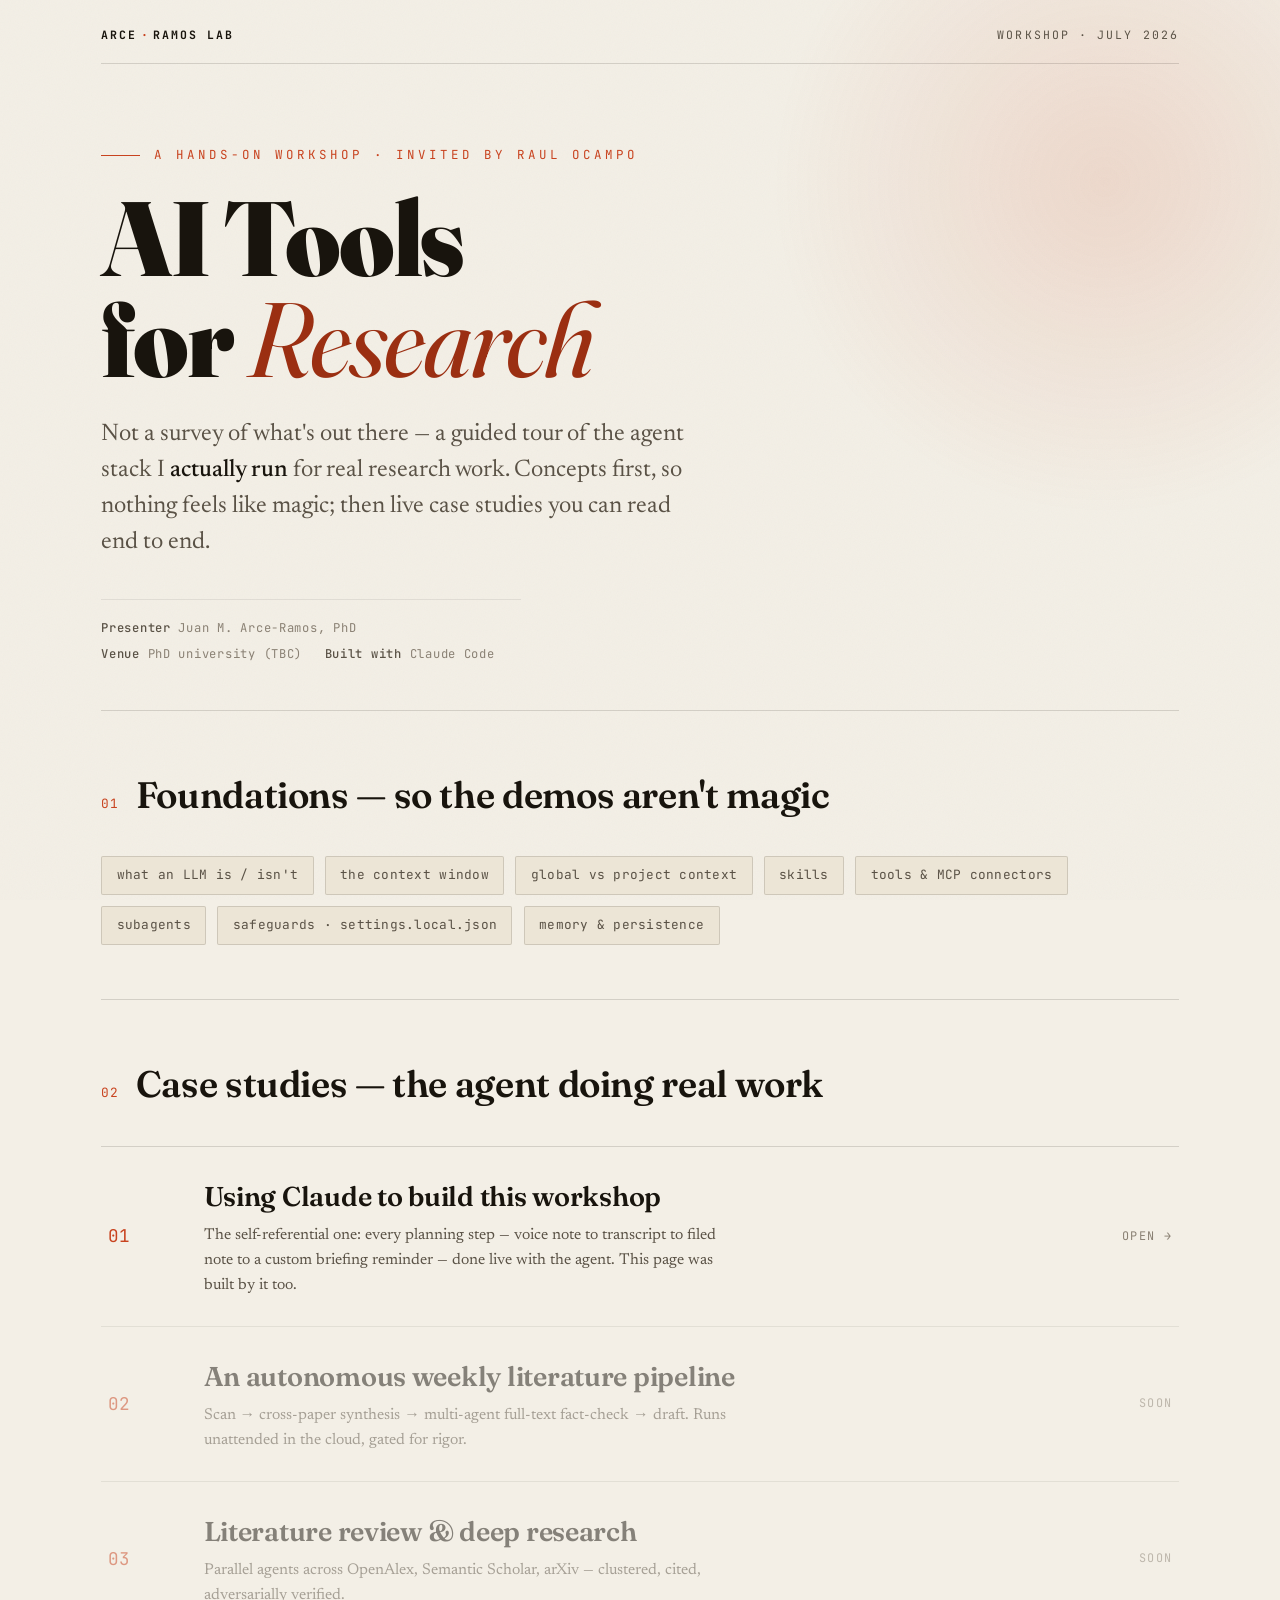
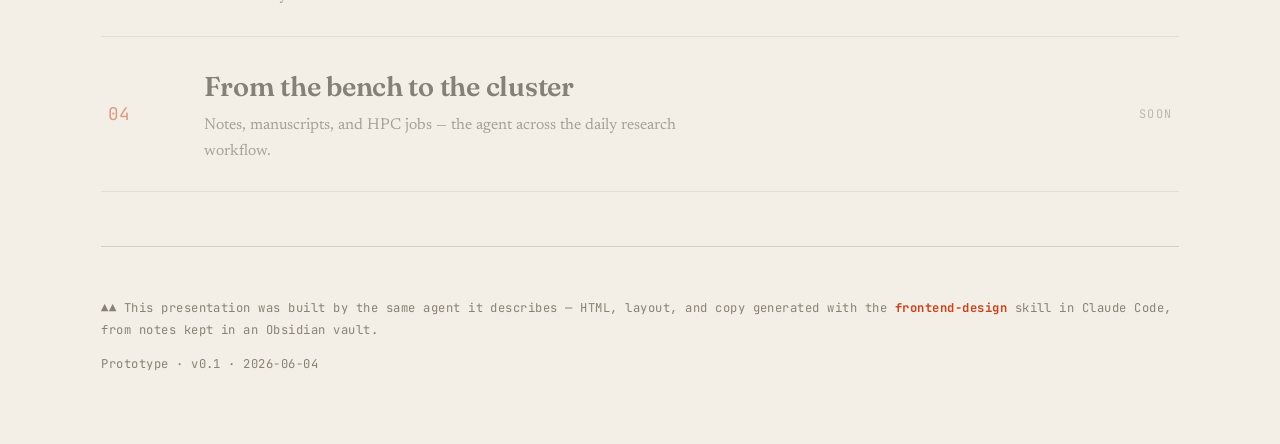
==== index.html @ f4e351a1 "init: workshop presentation prototype (hub + meta case study) Browser HTML deck, refined technical-e" ====
<!DOCTYPE html>
<html lang="en">
<head>
  <meta charset="utf-8">
  <meta name="viewport" content="width=device-width, initial-scale=1">
  <title>AI Tools for Research — Workshop</title>
  <link rel="stylesheet" href="assets/style.css">
</head>
<body>
  <div class="wrap">

    <header class="topbar">
      <span class="mark">ARCE&#8202;<b>·</b>&#8202;RAMOS LAB</span>
      <span>Workshop &middot; July 2026</span>
    </header>

    <section class="hero">
      <p class="kicker reveal">A hands-on workshop &middot; invited by Raul Ocampo</p>
      <h1 class="title reveal">AI&nbsp;Tools<br>for <em>Research</em></h1>
      <p class="lede reveal">Not a survey of what's out there &mdash; a guided tour of the agent stack I <b>actually run</b> for real research work. Concepts first, so nothing feels like magic; then live case studies you can read end to end.</p>
      <div class="byline reveal">
        <span><b>Presenter</b> Juan M. Arce-Ramos, PhD</span>
        <span><b>Venue</b> PhD university (TBC)</span>
        <span><b>Built with</b> Claude Code</span>
      </div>
    </section>

    <section class="section">
      <div class="sec-head"><span class="sec-no">01</span><h2 class="sec-title">Foundations &mdash; so the demos aren't magic</h2></div>
      <div class="concepts">
        <span class="chip">what an LLM is / isn't</span>
        <span class="chip">the context window</span>
        <span class="chip">global vs project context</span>
        <span class="chip">skills</span>
        <span class="chip">tools &amp; MCP connectors</span>
        <span class="chip">subagents</span>
        <span class="chip">safeguards &middot; settings.local.json</span>
        <span class="chip">memory &amp; persistence</span>
      </div>
    </section>

    <section class="section">
      <div class="sec-head"><span class="sec-no">02</span><h2 class="sec-title">Case studies &mdash; the agent doing real work</h2></div>
      <div class="cases">
        <a class="case-row" href="case-study-meta.html">
          <span class="num">01</span>
          <span class="ct">
            <h3>Using Claude to build this workshop</h3>
            <p>The self-referential one: every planning step &mdash; voice note to transcript to filed note to a custom briefing reminder &mdash; done live with the agent. This page was built by it too.</p>
          </span>
          <span class="go">Open &rarr;</span>
        </a>
        <a class="case-row soon" href="#">
          <span class="num">02</span>
          <span class="ct">
            <h3>An autonomous weekly literature pipeline</h3>
            <p>Scan &rarr; cross-paper synthesis &rarr; multi-agent full-text fact-check &rarr; draft. Runs unattended in the cloud, gated for rigor.</p>
          </span>
          <span class="go">Soon</span>
        </a>
        <a class="case-row soon" href="#">
          <span class="num">03</span>
          <span class="ct">
            <h3>Literature review &amp; deep research</h3>
            <p>Parallel agents across OpenAlex, Semantic Scholar, arXiv &mdash; clustered, cited, adversarially verified.</p>
          </span>
          <span class="go">Soon</span>
        </a>
        <a class="case-row soon" href="#">
          <span class="num">04</span>
          <span class="ct">
            <h3>From the bench to the cluster</h3>
            <p>Notes, manuscripts, and HPC jobs &mdash; the agent across the daily research workflow.</p>
          </span>
          <span class="go">Soon</span>
        </a>
      </div>
    </section>

    <footer class="foot">
      <p>&#9650;&#9650; This presentation was built by the same agent it describes &mdash; HTML, layout, and copy generated with the <b>frontend-design</b> skill in Claude Code, from notes kept in an Obsidian vault.</p>
      <p>Prototype &middot; v0.1 &middot; 2026-06-04</p>
    </footer>

  </div>
</body>
</html>
---- assets/style.css ----
/* ============================================================
   AI Tools for Research — workshop presentation
   Aesthetic: refined technical-editorial. Scientific journal
   meets terminal. Warm paper, deep ink, one vermilion accent.
   ============================================================ */

@import url('https://fonts.googleapis.com/css2?family=Fraunces:ital,opsz,wght@0,9..144,400;0,9..144,600;0,9..144,900;1,9..144,400;1,9..144,600&family=Newsreader:ital,opsz,wght@0,6..72,400;0,6..72,500;1,6..72,400&family=JetBrains+Mono:wght@400;500;700&display=swap');

:root {
  --paper:      #f3efe6;
  --paper-2:    #ece5d6;
  --paper-3:    #e3dac8;
  --ink:        #18140d;
  --ink-soft:   #5a5246;
  --ink-faint:  #8a8174;
  --accent:     #c8431f;
  --accent-deep:#9b2f12;
  --slate:      #28403f;
  --rule:       rgba(24, 20, 13, 0.14);
  --rule-soft:  rgba(24, 20, 13, 0.08);

  --serif-display: "Fraunces", Georgia, serif;
  --serif-body:    "Newsreader", Georgia, serif;
  --mono:          "JetBrains Mono", ui-monospace, "SF Mono", Menlo, monospace;

  --maxw: 1180px;
  --gutter: clamp(1.25rem, 4vw, 4rem);
}

* { box-sizing: border-box; }

html { scroll-behavior: smooth; }

body {
  margin: 0;
  background: var(--paper);
  color: var(--ink);
  font-family: var(--serif-body);
  font-size: 18px;
  line-height: 1.62;
  font-optical-sizing: auto;
  -webkit-font-smoothing: antialiased;
  text-rendering: optimizeLegibility;
  position: relative;
  overflow-x: hidden;
}

/* paper grain + a faint ember glow top-right for atmosphere */
body::before {
  content: "";
  position: fixed; inset: 0;
  pointer-events: none; z-index: 0;
  background-image: url("data:image/svg+xml,%3Csvg xmlns='http://www.w3.org/2000/svg' width='180' height='180'%3E%3Cfilter id='n'%3E%3CfeTurbulence type='fractalNoise' baseFrequency='0.85' numOctaves='2' stitchTiles='stitch'/%3E%3C/filter%3E%3Crect width='100%25' height='100%25' filter='url(%23n)' opacity='0.035'/%3E%3C/svg%3E");
}
body::after {
  content: "";
  position: fixed; top: -22vh; right: -16vw;
  width: 60vw; height: 60vw; max-width: 760px; max-height: 760px;
  pointer-events: none; z-index: 0;
  background: radial-gradient(circle, rgba(200,67,31,0.13), rgba(200,67,31,0) 62%);
}

.wrap { position: relative; z-index: 1; max-width: var(--maxw); margin: 0 auto; padding: 0 var(--gutter); }

/* ---------- top bar ---------- */
.topbar {
  display: flex; align-items: baseline; justify-content: space-between;
  gap: 1rem; padding: 1.6rem 0 1.2rem;
  border-bottom: 1px solid var(--rule);
  font-family: var(--mono);
  font-size: 0.72rem; letter-spacing: 0.18em; text-transform: uppercase;
  color: var(--ink-soft);
}
.topbar .mark { color: var(--ink); font-weight: 700; }
.topbar .mark b { color: var(--accent); }
.topbar a { color: var(--ink-soft); text-decoration: none; border-bottom: 1px solid transparent; transition: .2s; }
.topbar a:hover { color: var(--accent); border-color: var(--accent); }

/* ---------- hero ---------- */
.hero { padding: clamp(3rem, 9vh, 7rem) 0 clamp(2rem, 5vh, 4rem); }
.kicker {
  font-family: var(--mono); font-size: 0.78rem; letter-spacing: 0.32em;
  text-transform: uppercase; color: var(--accent); margin: 0 0 1.4rem;
  display: flex; align-items: center; gap: 0.9rem;
}
.kicker::before { content: ""; width: 2.4rem; height: 1px; background: var(--accent); display: inline-block; }

h1.title {
  font-family: var(--serif-display);
  font-weight: 900;
  font-size: clamp(2.9rem, 9vw, 6.6rem);
  line-height: 0.96;
  letter-spacing: -0.02em;
  margin: 0 0 1.6rem;
  max-width: 16ch;
}
h1.title em { font-style: italic; font-weight: 400; color: var(--accent-deep); }

.lede {
  font-size: clamp(1.15rem, 2.2vw, 1.5rem);
  line-height: 1.5; color: var(--ink-soft);
  max-width: 46ch; margin: 0 0 2.4rem;
}
.lede b { color: var(--ink); font-weight: 500; }

.byline {
  font-family: var(--mono); font-size: 0.76rem; letter-spacing: 0.06em;
  color: var(--ink-faint); display: flex; flex-wrap: wrap; gap: 0.4rem 1.4rem;
  border-top: 1px solid var(--rule-soft); padding-top: 1.2rem; max-width: 60ch;
}
.byline span b { color: var(--ink-soft); font-weight: 500; }

/* ---------- section heads ---------- */
.section { padding: clamp(2.4rem, 6vh, 4.5rem) 0; border-top: 1px solid var(--rule); }
.sec-head { display: flex; align-items: baseline; gap: 1rem; margin: 0 0 2rem; }
.sec-no { font-family: var(--mono); font-size: 0.8rem; color: var(--accent); letter-spacing: 0.1em; }
.sec-title { font-family: var(--serif-display); font-weight: 600; font-size: clamp(1.5rem, 4vw, 2.3rem); margin: 0; letter-spacing: -0.01em; }

/* ---------- concept chips ---------- */
.concepts { display: flex; flex-wrap: wrap; gap: 0.7rem; }
.chip {
  font-family: var(--mono); font-size: 0.8rem; letter-spacing: 0.02em;
  padding: 0.5rem 0.9rem; border: 1px solid var(--rule);
  border-radius: 2px; background: var(--paper-2); color: var(--ink-soft);
  transition: .2s;
}
.chip:hover { border-color: var(--accent); color: var(--ink); transform: translateY(-2px); }

/* ---------- case study index ---------- */
.cases { display: grid; gap: 0; }
.case-row {
  display: grid; grid-template-columns: 4.5rem 1fr auto; align-items: center;
  gap: 1.5rem; padding: 1.7rem 0.4rem; border-top: 1px solid var(--rule);
  text-decoration: none; color: inherit; transition: .25s ease;
}
.cases .case-row:last-child { border-bottom: 1px solid var(--rule); }
.case-row:hover { background: var(--paper-2); padding-left: 1.2rem; padding-right: 1.2rem; }
.case-row .num { font-family: var(--mono); font-size: 1.1rem; color: var(--accent); }
.case-row .ct h3 { font-family: var(--serif-display); font-weight: 600; font-size: clamp(1.2rem, 3vw, 1.7rem); margin: 0 0 0.3rem; letter-spacing: -0.01em; }
.case-row .ct p { margin: 0; color: var(--ink-soft); font-size: 0.98rem; max-width: 60ch; }
.case-row .go { font-family: var(--mono); font-size: 0.74rem; letter-spacing: 0.12em; text-transform: uppercase; color: var(--ink-faint); white-space: nowrap; transition: .25s; }
.case-row:hover .go { color: var(--accent); transform: translateX(4px); }
.case-row.soon { opacity: 0.5; pointer-events: none; }
.case-row.soon .go { color: var(--ink-faint); }

/* ---------- case-study detail page ---------- */
.back { font-family: var(--mono); font-size: 0.76rem; letter-spacing: 0.1em; text-transform: uppercase; color: var(--ink-soft); text-decoration: none; display: inline-flex; gap: .5rem; transition: .2s; }
.back:hover { color: var(--accent); }

.turn { border-top: 1px solid var(--rule); padding: 2.2rem 0; display: grid; grid-template-columns: 3.5rem 1fr; gap: 1.4rem; }
.turn .tn { font-family: var(--mono); font-size: 1.3rem; color: var(--accent); }
.turn h3 { font-family: var(--serif-display); font-weight: 600; font-size: 1.5rem; margin: 0 0 1.1rem; letter-spacing: -0.01em; }
.qa { margin: 0 0 1rem; }
.qa .label { font-family: var(--mono); font-size: 0.68rem; letter-spacing: 0.18em; text-transform: uppercase; color: var(--ink-faint); display: block; margin-bottom: 0.25rem; }
.qa.ask .body { border-left: 2px solid var(--accent); padding-left: 1rem; font-style: italic; color: var(--ink); }
.qa .body { font-size: 1.02rem; }
.tools { display: flex; flex-wrap: wrap; gap: 0.45rem; margin: 0.4rem 0 0; }
.tool {
  font-family: var(--mono); font-size: 0.72rem; padding: 0.28rem 0.6rem;
  background: var(--slate); color: #eae3d2; border-radius: 2px; letter-spacing: 0.01em;
}
.outcome { color: var(--ink-soft); }
.outcome b { color: var(--ink); font-weight: 500; }

.toolmap { font-family: var(--mono); font-size: 0.84rem; color: var(--ink-soft); line-height: 2; }
.toolmap b { color: var(--accent); font-weight: 700; }

/* ---------- footer ---------- */
.foot { border-top: 1px solid var(--rule); padding: 2.4rem 0 3.5rem; color: var(--ink-faint); font-family: var(--mono); font-size: 0.76rem; letter-spacing: 0.04em; line-height: 1.8; }
.foot b { color: var(--accent); }

/* ---------- staggered load reveal ---------- */
@keyframes rise { from { opacity: 0; transform: translateY(14px); } to { opacity: 1; transform: none; } }
.reveal { opacity: 0; animation: rise 0.7s cubic-bezier(.2,.7,.2,1) forwards; }
.reveal:nth-child(1) { animation-delay: .05s; }
.reveal:nth-child(2) { animation-delay: .14s; }
.reveal:nth-child(3) { animation-delay: .23s; }
.reveal:nth-child(4) { animation-delay: .32s; }
.reveal:nth-child(5) { animation-delay: .41s; }
@media (prefers-reduced-motion: reduce) { .reveal { animation: none; opacity: 1; } }

@media (max-width: 680px) {
  .case-row { grid-template-columns: 2.5rem 1fr; }
  .case-row .go { display: none; }
  .turn { grid-template-columns: 1fr; gap: 0.6rem; }
}
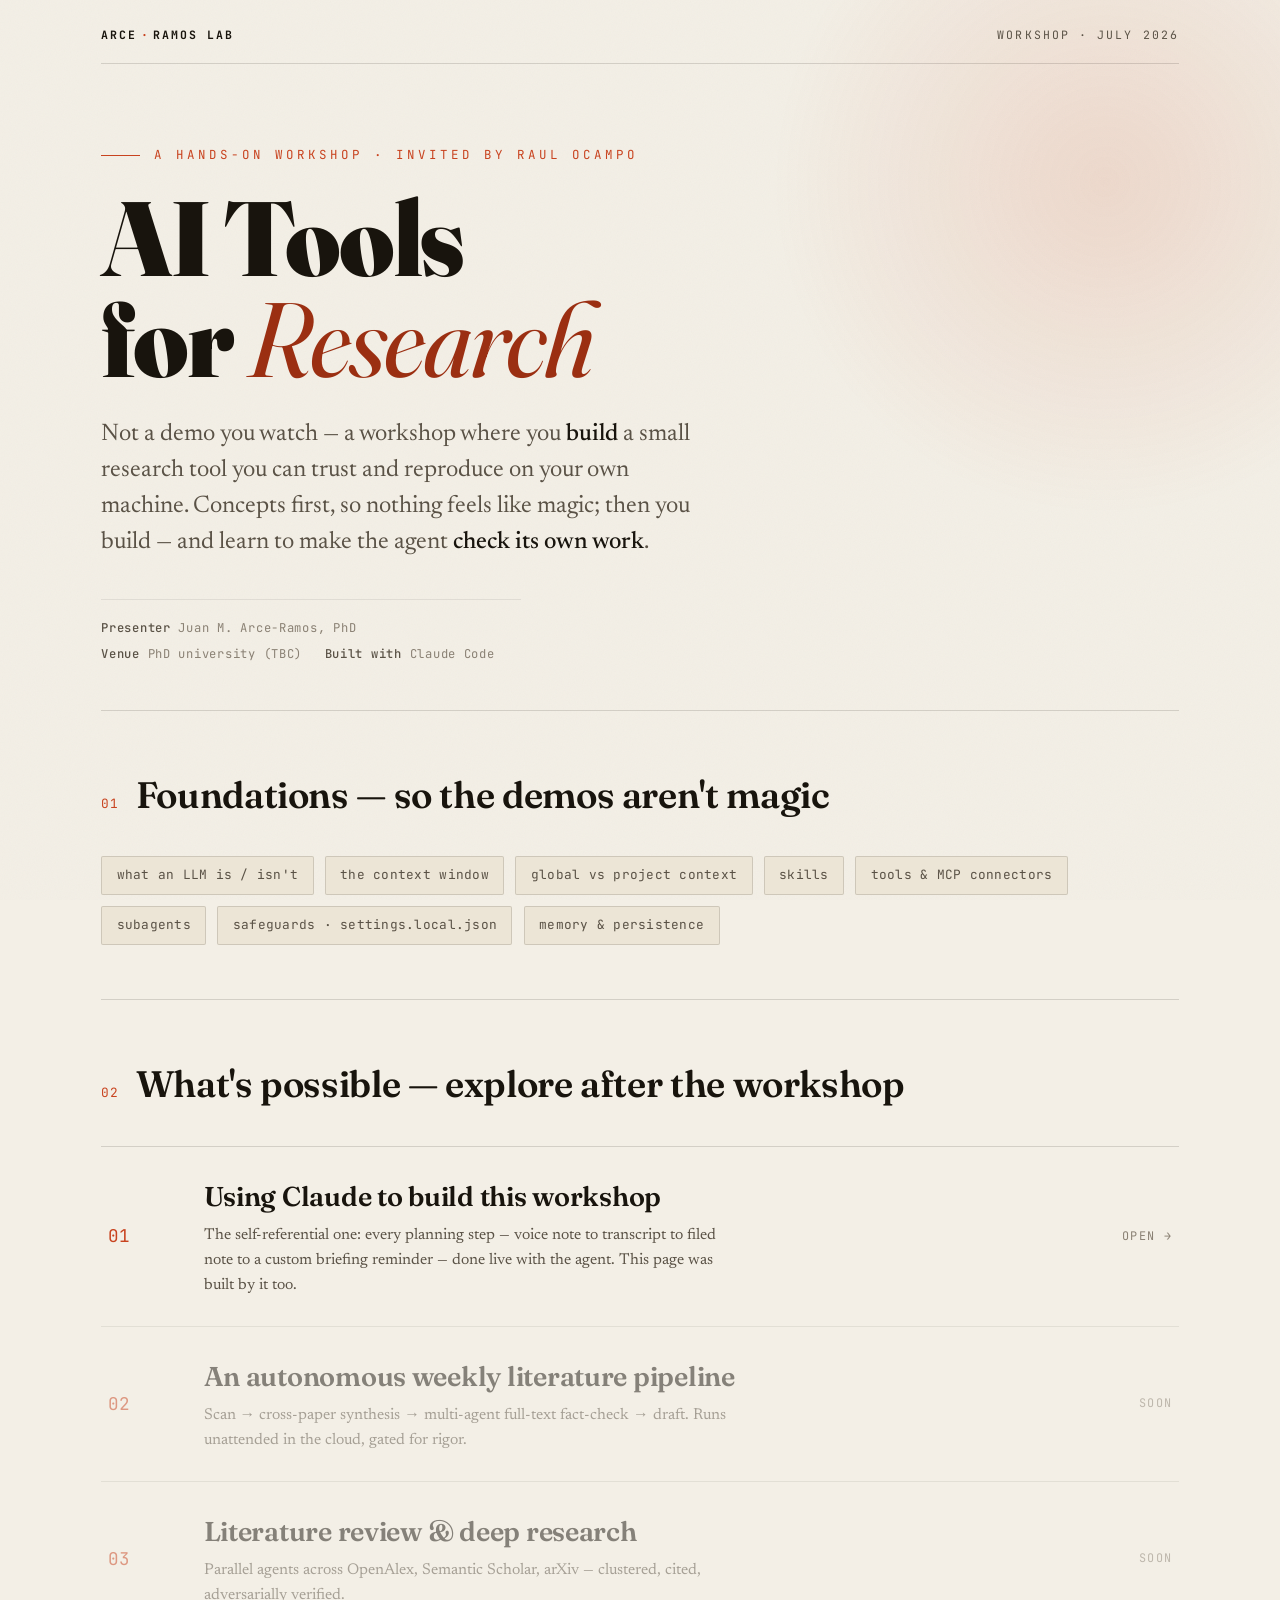
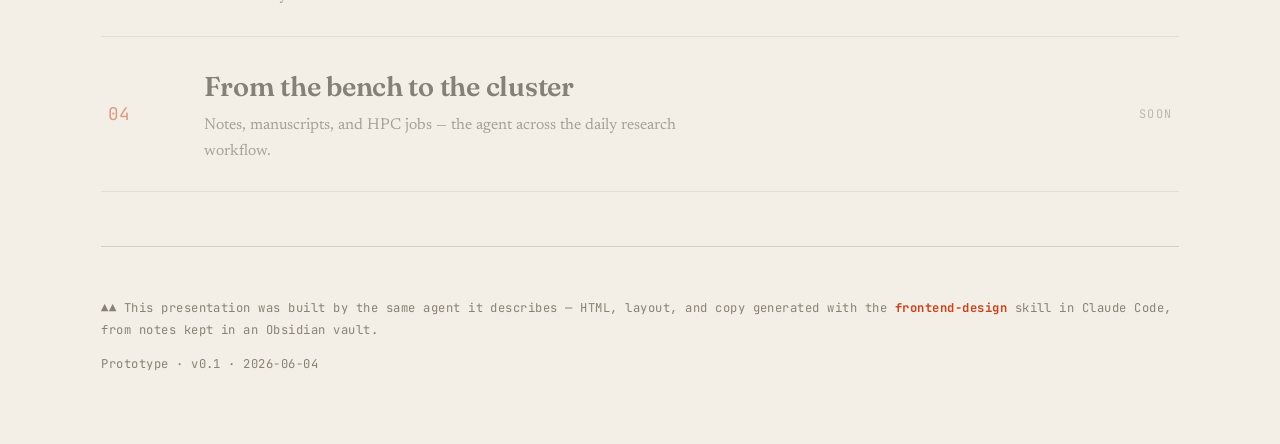
==== commit 30894f0b: "Rewrite workshop as hands-on opencode build; add Beer-Lambert exercise Capture the design decisions " ====
--- a/index.html
+++ b/index.html
@@ -17,7 +17,7 @@
     <section class="hero">
       <p class="kicker reveal">A hands-on workshop &middot; invited by Raul Ocampo</p>
       <h1 class="title reveal">AI&nbsp;Tools<br>for <em>Research</em></h1>
-      <p class="lede reveal">Not a survey of what's out there &mdash; a guided tour of the agent stack I <b>actually run</b> for real research work. Concepts first, so nothing feels like magic; then live case studies you can read end to end.</p>
+      <p class="lede reveal">Not a demo you watch &mdash; a workshop where you <b>build</b> a small research tool you can trust and reproduce on your own machine. Concepts first, so nothing feels like magic; then you build &mdash; and learn to make the agent <b>check its own work</b>.</p>
       <div class="byline reveal">
         <span><b>Presenter</b> Juan M. Arce-Ramos, PhD</span>
         <span><b>Venue</b> PhD university (TBC)</span>
@@ -40,7 +40,7 @@
     </section>
 
     <section class="section">
-      <div class="sec-head"><span class="sec-no">02</span><h2 class="sec-title">Case studies &mdash; the agent doing real work</h2></div>
+      <div class="sec-head"><span class="sec-no">02</span><h2 class="sec-title">What's possible &mdash; explore after the workshop</h2></div>
       <div class="cases">
         <a class="case-row" href="case-study-meta.html">
           <span class="num">01</span>
